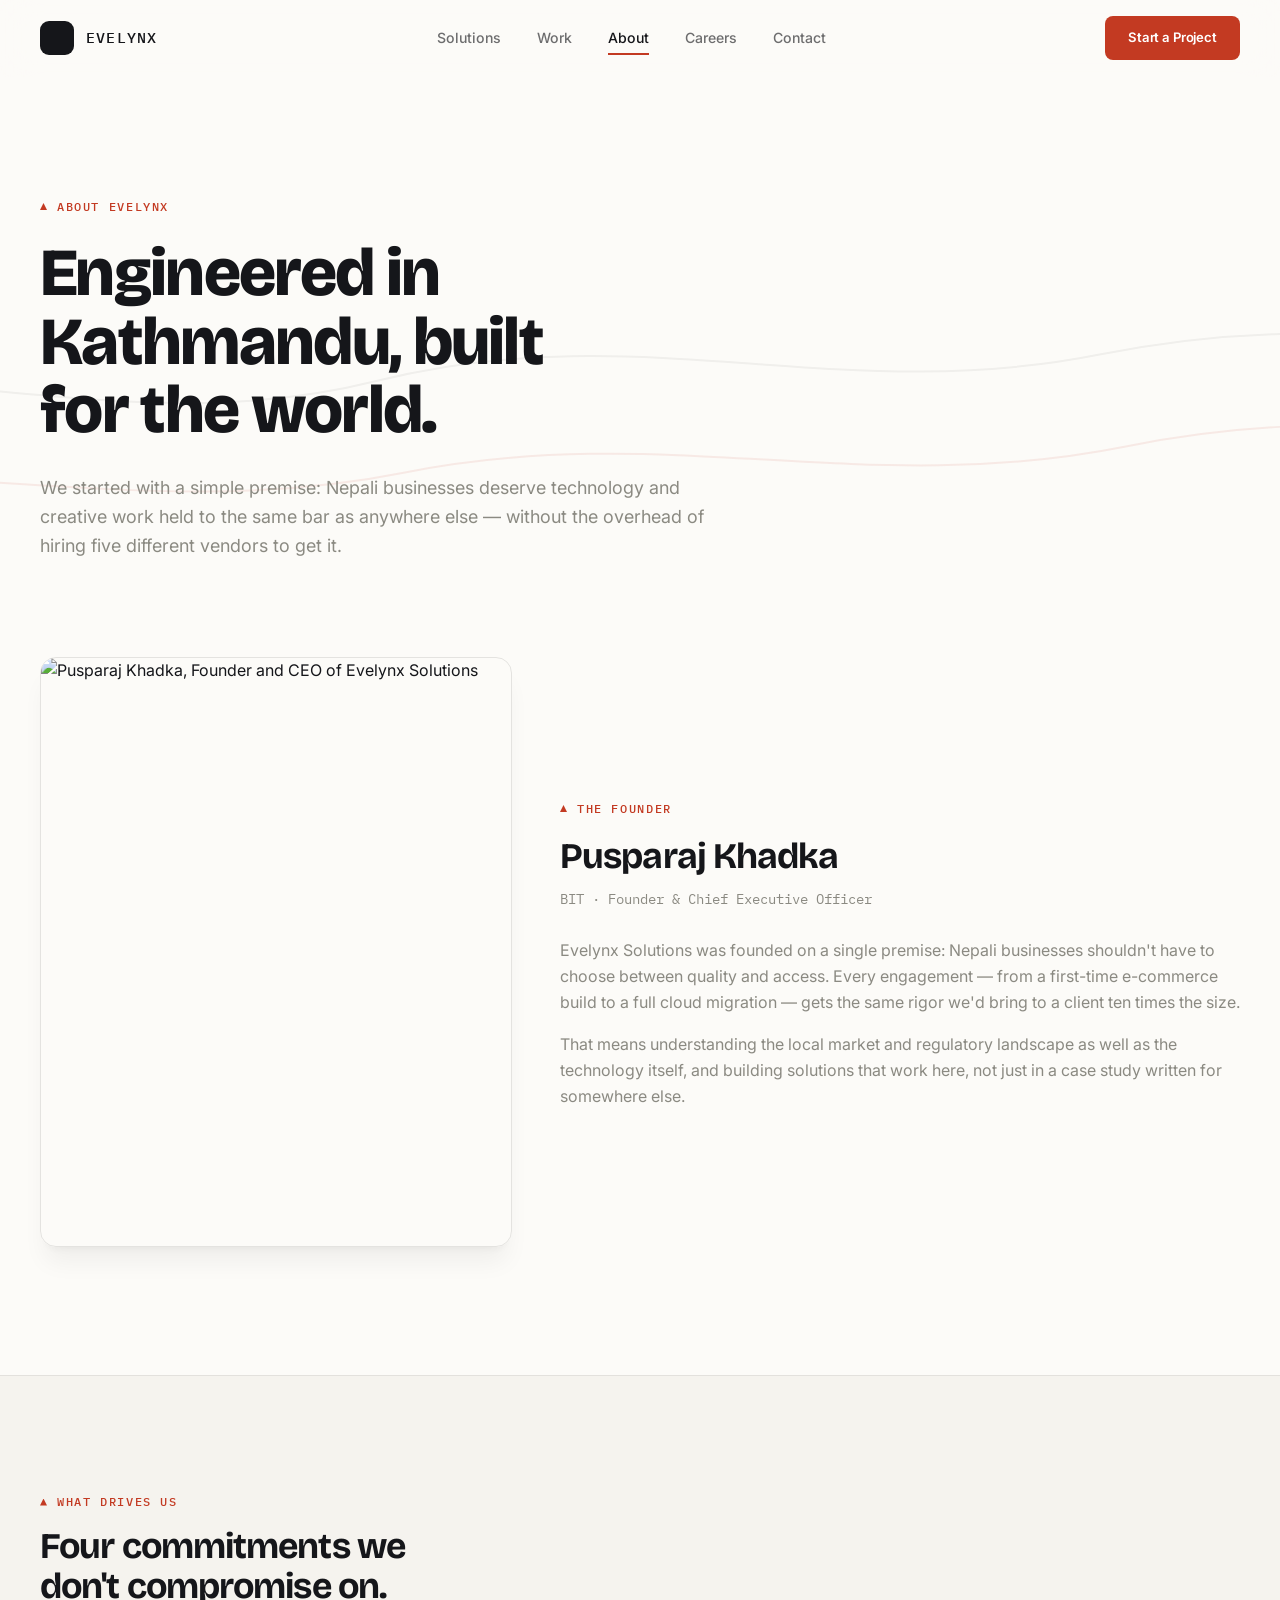
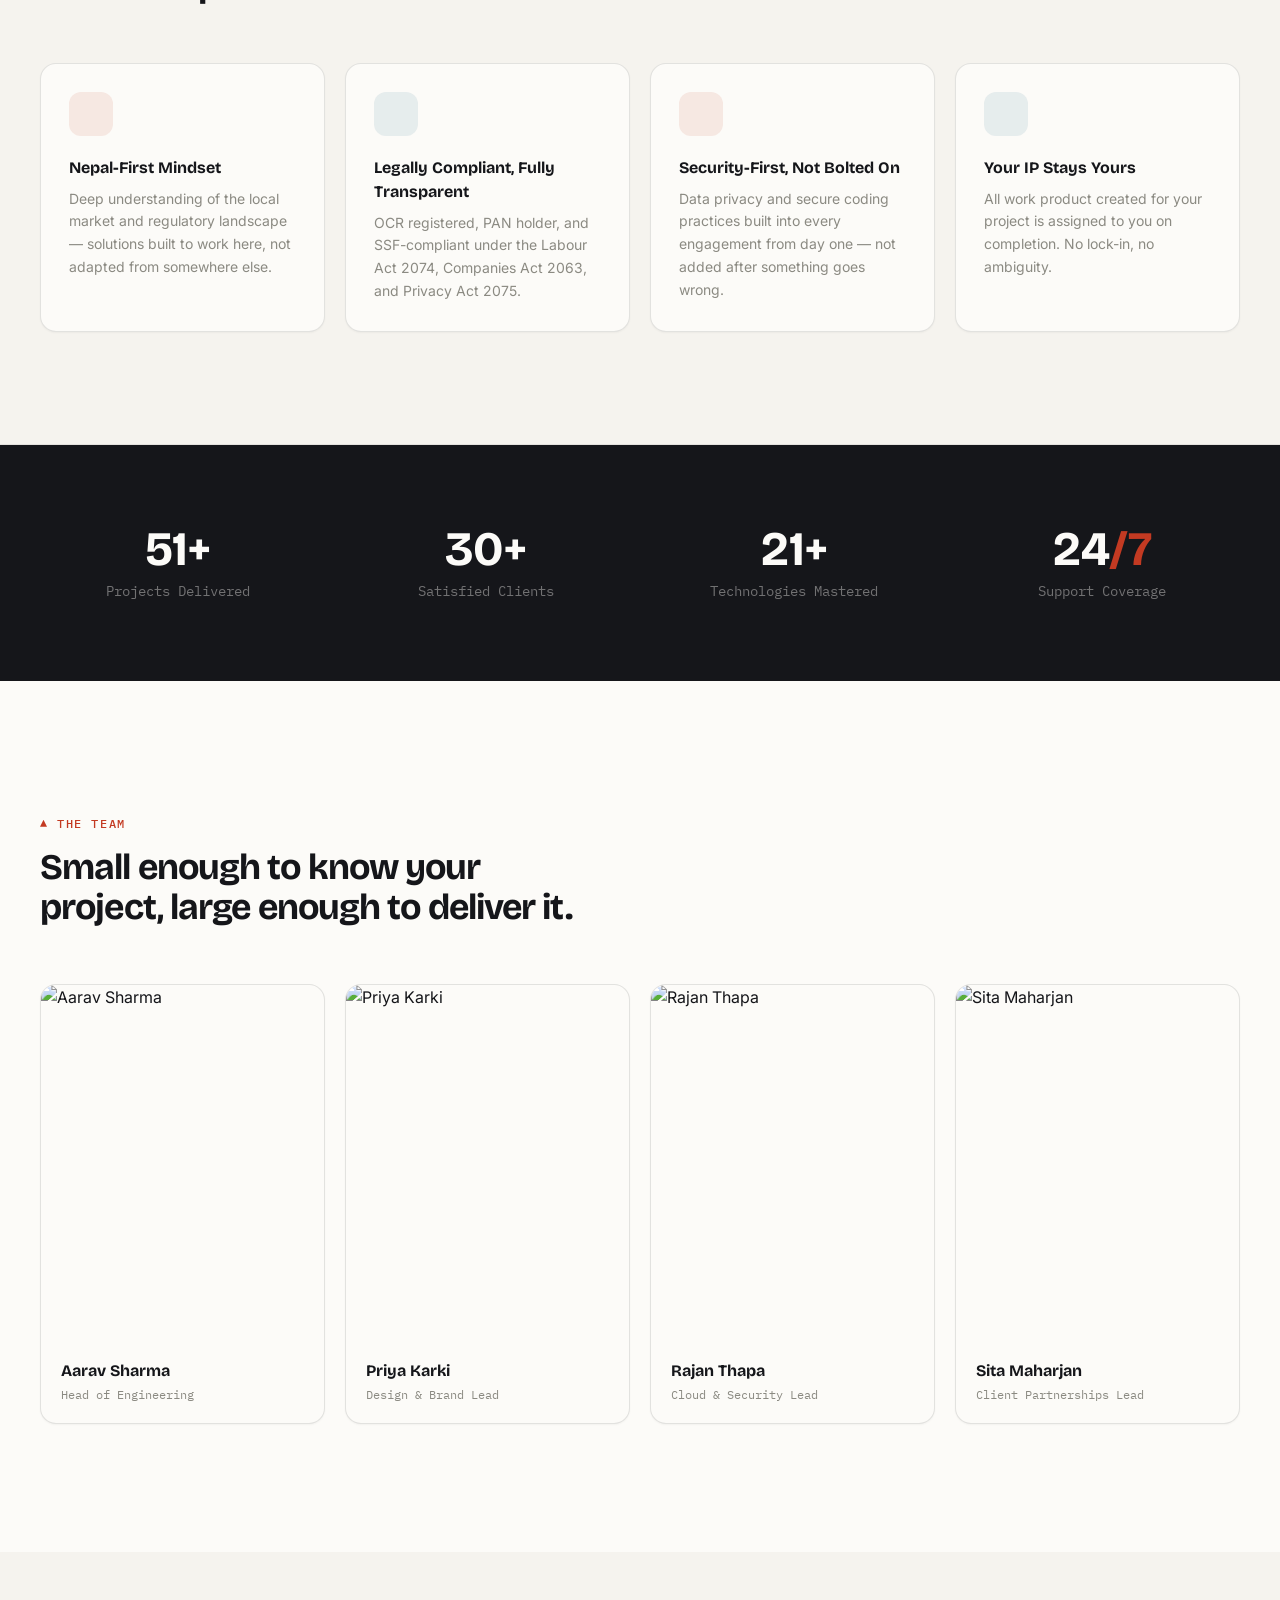
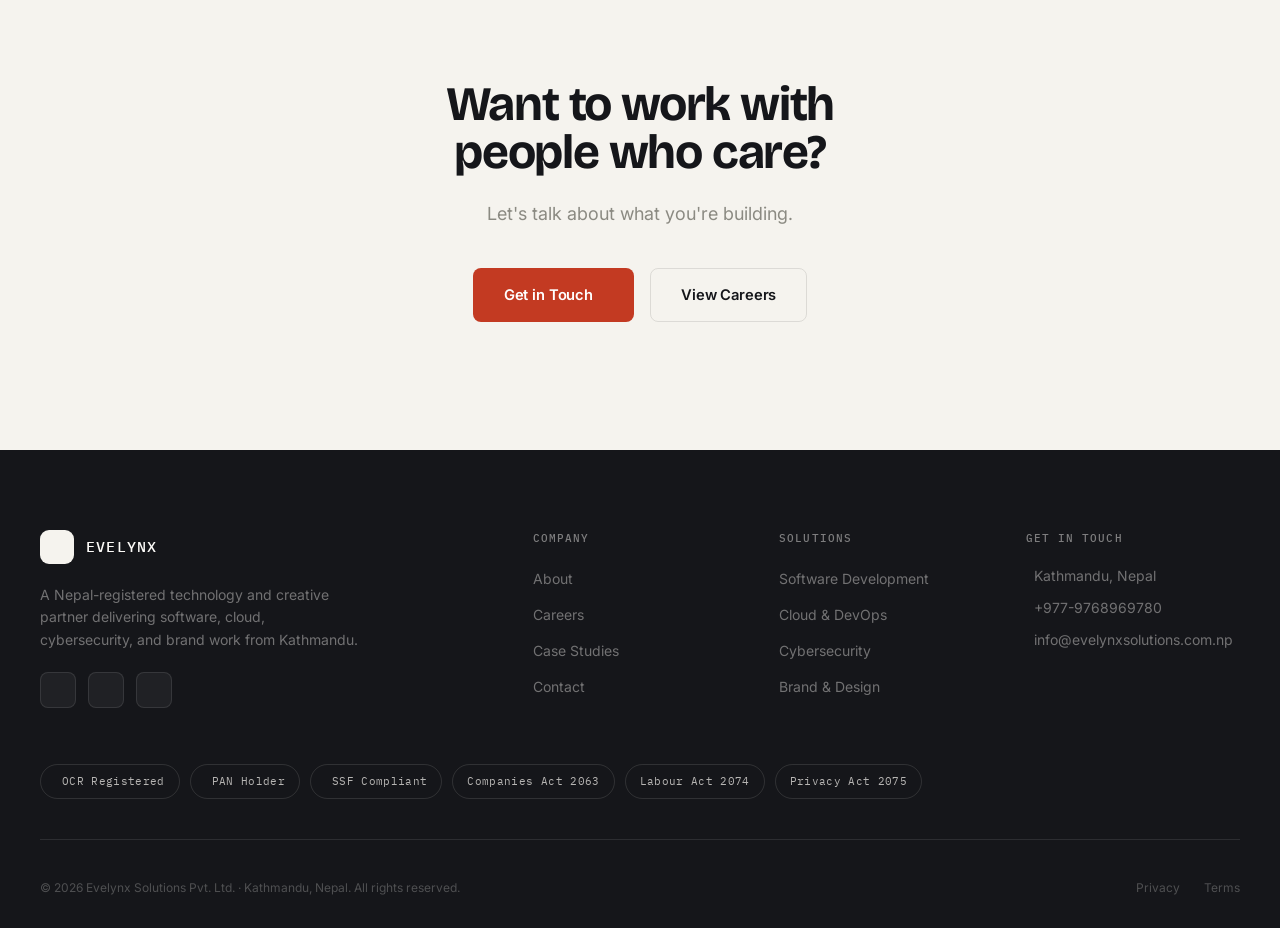
==== about.html @ 3c34fb81 "Add files via upload" ====
<!DOCTYPE html>
<html lang="en">
<head>
<meta charset="UTF-8">
<meta name="viewport" content="width=device-width, initial-scale=1.0">
<title>About — Evelynx Solutions</title>
<meta name="description" content="Founded by Pusparaj Khadka, Evelynx Solutions is a Kathmandu-based, OCR-registered technology and creative partner built for Nepal's businesses.">
<link rel="icon" href="data:image/svg+xml,<svg xmlns=%22http://www.w3.org/2000/svg%22 viewBox=%220 0 100 100%22><rect width=%22100%22 height=%22100%22 rx=%2222%22 fill=%22%2315161A%22/><path d=%22M50 26 L74 68 L26 68 Z%22 fill=%22%23F5F3EE%22/></svg>">
<link rel="preconnect" href="https://fonts.googleapis.com">
<link href="https://fonts.googleapis.com/css2?family=Bricolage+Grotesque:opsz,wght@12..96,400;12..96,600;12..96,700;12..96,800&family=Inter:wght@400;500;600;700;800&family=IBM+Plex+Mono:wght@400;500;600&display=swap" rel="stylesheet">
<script src="https://code.iconify.design/iconify-icon/1.0.7/iconify-icon.min.js" defer></script>
<link rel="stylesheet" href="assets/css/tailwind.css">
<link rel="stylesheet" href="assets/css/style.css">
</head>
<body>

<div id="prog"></div>

<nav class="nav-bar" id="navbar">
  <div class="max-w-[1320px] mx-auto px-6 lg:px-10 flex items-center justify-between h-[76px]">
    <a href="index.html" class="flex items-center gap-3">
      <span class="peak-mark"><iconify-icon icon="ph:mountains-bold" width="18" style="color:#F5F3EE"></iconify-icon></span>
      <span class="font-mono text-[0.92rem] font-medium tracking-[0.08em] text-rock">EVELYNX</span>
    </a>
    <div class="hidden lg:flex items-center gap-9">
      <a href="solutions.html" class="nav-link">Solutions</a>
      <a href="work.html" class="nav-link">Work</a>
      <a href="about.html" class="nav-link active">About</a>
      <a href="careers.html" class="nav-link">Careers</a>
      <a href="contact.html" class="nav-link">Contact</a>
    </div>
    <div class="flex items-center gap-3">
      <a href="contact.html" class="hidden sm:inline-flex btn btn-accent btn-sm">Start a Project</a>
      <button id="hamBtn" class="lg:hidden flex flex-col gap-[5px] p-2" aria-label="Open menu">
        <span class="block w-5 h-[1.5px] bg-rock"></span>
        <span class="block w-5 h-[1.5px] bg-rock"></span>
        <span class="block w-3.5 h-[1.5px] bg-rock"></span>
      </button>
    </div>
  </div>
</nav>

<div class="mob-overlay" id="mobMenu">
  <div class="flex items-center justify-between px-6 h-[76px] border-b border-rock/8">
    <span class="font-mono text-[0.92rem] font-medium tracking-[0.08em] text-rock">EVELYNX</span>
    <button id="mobClose" class="p-2 text-rock" aria-label="Close menu"><iconify-icon icon="ph:x-bold" width="22"></iconify-icon></button>
  </div>
  <nav class="flex flex-col px-6 mt-4 overflow-y-auto">
    <a href="solutions.html" class="mob-link font-display text-3xl font-semibold text-rock py-4 border-b border-rock/8">Solutions</a>
    <a href="work.html" class="mob-link font-display text-3xl font-semibold text-rock py-4 border-b border-rock/8">Work</a>
    <a href="about.html" class="mob-link font-display text-3xl font-semibold text-rhodo py-4 border-b border-rock/8">About</a>
    <a href="careers.html" class="mob-link font-display text-3xl font-semibold text-rock py-4 border-b border-rock/8">Careers</a>
    <a href="contact.html" class="mob-link font-display text-3xl font-semibold text-rock py-4 border-b border-rock/8">Contact</a>
  </nav>
  <div class="px-6 mt-8"><a href="contact.html" class="mob-link btn btn-accent w-full justify-center">Start a Project</a></div>
</div>

<!-- PAGE HERO -->
<section class="relative pt-40 pb-16 lg:pt-48 lg:pb-24 overflow-hidden">
  <div class="contour-wrap">
    <svg class="contour-svg" viewBox="0 0 1400 500" preserveAspectRatio="xMidYMid slice" fill="none" xmlns="http://www.w3.org/2000/svg" aria-hidden="true">
      <path class="contour-line" d="M-100,300 C150,260 300,340 500,290 C700,240 850,310 1050,270 C1250,230 1350,280 1550,260" stroke="#15161A" stroke-opacity="0.05" stroke-width="1.5"/>
      <path class="contour-line" d="M-100,370 C150,340 320,400 520,360 C720,320 870,380 1070,340 C1270,300 1370,350 1550,330" stroke="#C33A22" stroke-opacity="0.09" stroke-width="1.5"/>
    </svg>
  </div>
  <div class="max-w-[1320px] mx-auto px-6 lg:px-10 relative z-10">
    <div class="rv-load eyebrow text-rhodo mb-6" style="animation-delay:0ms">About Evelynx</div>
    <h1 class="rv-load font-display text-[clamp(2.4rem,5.5vw,4.2rem)] font-extrabold leading-[1.02] tracking-tight text-rock max-w-3xl text-balance" style="animation-delay:80ms">Engineered in Kathmandu, built for the world.</h1>
    <p class="rv-load text-lg text-stone leading-relaxed max-w-2xl mt-7" style="animation-delay:160ms">We started with a simple premise: Nepali businesses deserve technology and creative work held to the same bar as anywhere else — without the overhead of hiring five different vendors to get it.</p>
  </div>
</section>

<!-- FOUNDER STORY -->
<section class="pb-24 lg:pb-32 relative z-10">
  <div class="max-w-[1320px] mx-auto px-6 lg:px-10">
    <div class="grid lg:grid-cols-12 gap-12 items-center">
      <div class="lg:col-span-5 rv">
        <div class="rounded-2xl overflow-hidden border border-rock/10 aspect-[4/5] shadow-xl shadow-rock/5">
          <img src="https://images.unsplash.com/photo-1682163339125-321e5a7eac1e?w=800&q=80&auto=format&fit=crop" alt="Pusparaj Khadka, Founder and CEO of Evelynx Solutions" class="w-full h-full object-cover">
        </div>
      </div>
      <div class="lg:col-span-7">
        <span class="rv eyebrow text-rhodo mb-5">The Founder</span>
        <h2 class="rv font-display text-3xl sm:text-4xl font-bold tracking-tight text-rock mb-3" data-dly="80">Pusparaj Khadka</h2>
        <p class="rv text-sm font-mono text-stone mb-7" data-dly="100">BIT · Founder &amp; Chief Executive Officer</p>
        <p class="rv text-stone leading-relaxed mb-4" data-dly="140">Evelynx Solutions was founded on a single premise: Nepali businesses shouldn't have to choose between quality and access. Every engagement — from a first-time e-commerce build to a full cloud migration — gets the same rigor we'd bring to a client ten times the size.</p>
        <p class="rv text-stone leading-relaxed" data-dly="180">That means understanding the local market and regulatory landscape as well as the technology itself, and building solutions that work here, not just in a case study written for somewhere else.</p>
      </div>
    </div>
  </div>
</section>

<!-- VALUES -->
<section class="py-24 lg:py-28 relative z-10 bg-snow border-y border-rock/8">
  <div class="max-w-[1320px] mx-auto px-6 lg:px-10">
    <div class="mb-14 max-w-xl">
      <span class="rv eyebrow text-rhodo mb-4">What Drives Us</span>
      <h2 class="rv font-display text-3xl sm:text-4xl font-bold tracking-tight text-rock text-balance" data-dly="80">Four commitments we don't compromise on.</h2>
    </div>
    <div class="grid sm:grid-cols-2 lg:grid-cols-4 gap-5">
      <div class="rv card p-7 bg-paper">
        <div class="w-11 h-11 rounded-xl bg-rhodo/10 flex items-center justify-center mb-5"><iconify-icon icon="ph:mountains-bold" width="20" style="color:#C33A22"></iconify-icon></div>
        <h3 class="font-display text-base font-bold text-rock mb-2">Nepal-First Mindset</h3>
        <p class="text-stone text-sm leading-relaxed">Deep understanding of the local market and regulatory landscape — solutions built to work here, not adapted from somewhere else.</p>
      </div>
      <div class="rv card p-7 bg-paper" data-dly="60">
        <div class="w-11 h-11 rounded-xl bg-sky/10 flex items-center justify-center mb-5"><iconify-icon icon="ph:seal-check-bold" width="20" style="color:#2B6E86"></iconify-icon></div>
        <h3 class="font-display text-base font-bold text-rock mb-2">Legally Compliant, Fully Transparent</h3>
        <p class="text-stone text-sm leading-relaxed">OCR registered, PAN holder, and SSF-compliant under the Labour Act 2074, Companies Act 2063, and Privacy Act 2075.</p>
      </div>
      <div class="rv card p-7 bg-paper" data-dly="120">
        <div class="w-11 h-11 rounded-xl bg-rhodo/10 flex items-center justify-center mb-5"><iconify-icon icon="ph:lock-bold" width="20" style="color:#C33A22"></iconify-icon></div>
        <h3 class="font-display text-base font-bold text-rock mb-2">Security-First, Not Bolted On</h3>
        <p class="text-stone text-sm leading-relaxed">Data privacy and secure coding practices built into every engagement from day one — not added after something goes wrong.</p>
      </div>
      <div class="rv card p-7 bg-paper" data-dly="180">
        <div class="w-11 h-11 rounded-xl bg-sky/10 flex items-center justify-center mb-5"><iconify-icon icon="ph:key-bold" width="20" style="color:#2B6E86"></iconify-icon></div>
        <h3 class="font-display text-base font-bold text-rock mb-2">Your IP Stays Yours</h3>
        <p class="text-stone text-sm leading-relaxed">All work product created for your project is assigned to you on completion. No lock-in, no ambiguity.</p>
      </div>
    </div>
  </div>
</section>

<!-- STATS -->
<section class="py-20 relative z-10 bg-rock overflow-hidden">
  <div class="max-w-[1320px] mx-auto px-6 lg:px-10">
    <div class="grid grid-cols-2 lg:grid-cols-4 gap-8">
      <div class="rv text-center"><div class="text-4xl lg:text-5xl font-bold font-display text-paper counter" data-t="60" data-s="+">0+</div><div class="text-sm text-paper/40 mt-2 font-mono">Projects Delivered</div></div>
      <div class="rv text-center" data-dly="80"><div class="text-4xl lg:text-5xl font-bold font-display text-paper counter" data-t="35" data-s="+">0+</div><div class="text-sm text-paper/40 mt-2 font-mono">Satisfied Clients</div></div>
      <div class="rv text-center" data-dly="160"><div class="text-4xl lg:text-5xl font-bold font-display text-paper counter" data-t="25" data-s="+">0+</div><div class="text-sm text-paper/40 mt-2 font-mono">Technologies Mastered</div></div>
      <div class="rv text-center" data-dly="240"><div class="text-4xl lg:text-5xl font-bold font-display text-paper">24<span class="text-rhodo">/7</span></div><div class="text-sm text-paper/40 mt-2 font-mono">Support Coverage</div></div>
    </div>
  </div>
</section>

<!-- TEAM -->
<section class="py-24 lg:py-32 relative z-10">
  <div class="max-w-[1320px] mx-auto px-6 lg:px-10">
    <div class="mb-14 max-w-xl">
      <span class="rv eyebrow text-rhodo mb-4">The Team</span>
      <h2 class="rv font-display text-3xl sm:text-4xl font-bold tracking-tight text-rock text-balance" data-dly="80">Small enough to know your project, large enough to deliver it.</h2>
    </div>
    <div class="grid sm:grid-cols-2 lg:grid-cols-4 gap-5">
      <div class="rv card overflow-hidden">
        <div class="aspect-[4/5] overflow-hidden"><img src="https://picsum.photos/seed/evelynx-team-aarav/500/620.jpg" alt="Aarav Sharma" class="w-full h-full object-cover"></div>
        <div class="p-5"><h3 class="font-display text-base font-bold text-rock">Aarav Sharma</h3><p class="text-xs text-stone font-mono mt-1">Head of Engineering</p></div>
      </div>
      <div class="rv card overflow-hidden" data-dly="60">
        <div class="aspect-[4/5] overflow-hidden"><img src="https://picsum.photos/seed/evelynx-team-priya/500/620.jpg" alt="Priya Karki" class="w-full h-full object-cover"></div>
        <div class="p-5"><h3 class="font-display text-base font-bold text-rock">Priya Karki</h3><p class="text-xs text-stone font-mono mt-1">Design &amp; Brand Lead</p></div>
      </div>
      <div class="rv card overflow-hidden" data-dly="120">
        <div class="aspect-[4/5] overflow-hidden"><img src="https://picsum.photos/seed/evelynx-team-rajan/500/620.jpg" alt="Rajan Thapa" class="w-full h-full object-cover"></div>
        <div class="p-5"><h3 class="font-display text-base font-bold text-rock">Rajan Thapa</h3><p class="text-xs text-stone font-mono mt-1">Cloud &amp; Security Lead</p></div>
      </div>
      <div class="rv card overflow-hidden" data-dly="180">
        <div class="aspect-[4/5] overflow-hidden"><img src="https://picsum.photos/seed/evelynx-team-sita/500/620.jpg" alt="Sita Maharjan" class="w-full h-full object-cover"></div>
        <div class="p-5"><h3 class="font-display text-base font-bold text-rock">Sita Maharjan</h3><p class="text-xs text-stone font-mono mt-1">Client Partnerships Lead</p></div>
      </div>
    </div>
  </div>
</section>

<!-- CTA -->
<section class="py-24 lg:py-32 relative z-10 bg-snow">
  <div class="max-w-[760px] mx-auto px-6 lg:px-10 text-center">
    <h2 class="rv font-display text-4xl sm:text-5xl font-bold tracking-tight text-rock mb-6 text-balance">Want to work with people who care?</h2>
    <p class="rv text-stone text-lg max-w-lg mx-auto mb-10" data-dly="80">Let's talk about what you're building.</p>
    <div class="rv flex flex-wrap justify-center gap-4" data-dly="160">
      <a href="contact.html" class="btn btn-accent">Get in Touch <iconify-icon icon="ph:arrow-right-bold" width="17"></iconify-icon></a>
      <a href="careers.html" class="btn btn-outline">View Careers</a>
    </div>
  </div>
</section>

<!-- FOOTER -->
<footer class="bg-rock pt-20 pb-8 relative z-10 overflow-hidden">
  <div class="max-w-[1320px] mx-auto px-6 lg:px-10 relative">
    <div class="grid sm:grid-cols-2 lg:grid-cols-5 gap-10 lg:gap-8 mb-14">
      <div class="sm:col-span-2 lg:col-span-2">
        <a href="index.html" class="flex items-center gap-3 mb-5">
          <span class="peak-mark" style="background:#F5F3EE"><iconify-icon icon="ph:mountains-bold" width="18" style="color:#15161A"></iconify-icon></span>
          <span class="font-mono text-[0.92rem] font-medium tracking-[0.08em] text-paper">EVELYNX</span>
        </a>
        <p class="text-paper/40 text-sm leading-relaxed mb-5 max-w-xs">A Nepal-registered technology and creative partner delivering software, cloud, cybersecurity, and brand work from Kathmandu.</p>
        <div class="flex gap-3">
          <a href="https://wa.me/9779768969780" class="w-9 h-9 rounded-lg bg-white/5 border border-white/10 flex items-center justify-center text-paper/50 hover:bg-rhodo hover:border-rhodo hover:text-white transition-all" aria-label="WhatsApp"><iconify-icon icon="ph:whatsapp-logo-bold" width="16"></iconify-icon></a>
          <a href="#" class="w-9 h-9 rounded-lg bg-white/5 border border-white/10 flex items-center justify-center text-paper/50 hover:bg-rhodo hover:border-rhodo hover:text-white transition-all" aria-label="LinkedIn"><iconify-icon icon="ph:linkedin-logo-bold" width="16"></iconify-icon></a>
          <a href="#" class="w-9 h-9 rounded-lg bg-white/5 border border-white/10 flex items-center justify-center text-paper/50 hover:bg-rhodo hover:border-rhodo hover:text-white transition-all" aria-label="Facebook"><iconify-icon icon="ph:facebook-logo-bold" width="16"></iconify-icon></a>
        </div>
      </div>
      <div>
        <h5 class="font-mono text-[0.68rem] font-medium tracking-widest uppercase text-paper/45 mb-5">Company</h5>
        <ul class="space-y-3">
          <li><a href="about.html" class="text-sm text-paper/40 hover:text-rhodo transition-colors">About</a></li>
          <li><a href="careers.html" class="text-sm text-paper/40 hover:text-rhodo transition-colors">Careers</a></li>
          <li><a href="work.html" class="text-sm text-paper/40 hover:text-rhodo transition-colors">Case Studies</a></li>
          <li><a href="contact.html" class="text-sm text-paper/40 hover:text-rhodo transition-colors">Contact</a></li>
        </ul>
      </div>
      <div>
        <h5 class="font-mono text-[0.68rem] font-medium tracking-widest uppercase text-paper/45 mb-5">Solutions</h5>
        <ul class="space-y-3">
          <li><a href="solutions.html" class="text-sm text-paper/40 hover:text-rhodo transition-colors">Software Development</a></li>
          <li><a href="solutions.html" class="text-sm text-paper/40 hover:text-rhodo transition-colors">Cloud &amp; DevOps</a></li>
          <li><a href="solutions.html" class="text-sm text-paper/40 hover:text-rhodo transition-colors">Cybersecurity</a></li>
          <li><a href="solutions.html" class="text-sm text-paper/40 hover:text-rhodo transition-colors">Brand &amp; Design</a></li>
        </ul>
      </div>
      <div>
        <h5 class="font-mono text-[0.68rem] font-medium tracking-widest uppercase text-paper/45 mb-5">Get in Touch</h5>
        <ul class="space-y-3">
          <li class="flex items-start gap-2 text-sm text-paper/40"><iconify-icon icon="ph:map-pin-bold" width="14" class="mt-0.5 shrink-0"></iconify-icon>Kathmandu, Nepal</li>
          <li class="flex items-center gap-2 text-sm text-paper/40"><iconify-icon icon="ph:phone-bold" width="14" class="shrink-0"></iconify-icon>+977-9768969780</li>
          <li class="flex items-center gap-2 text-sm text-paper/40"><iconify-icon icon="ph:envelope-bold" width="14" class="shrink-0"></iconify-icon>info@evelynxsolutions.com.np</li>
        </ul>
      </div>
    </div>
    <div class="flex flex-wrap gap-2.5 mb-10 pb-10 border-b border-white/10">
      <span class="compliance-pill"><iconify-icon icon="ph:seal-check-bold" width="13"></iconify-icon>OCR Registered</span>
      <span class="compliance-pill"><iconify-icon icon="ph:seal-check-bold" width="13"></iconify-icon>PAN Holder</span>
      <span class="compliance-pill"><iconify-icon icon="ph:seal-check-bold" width="13"></iconify-icon>SSF Compliant</span>
      <span class="compliance-pill">Companies Act 2063</span>
      <span class="compliance-pill">Labour Act 2074</span>
      <span class="compliance-pill">Privacy Act 2075</span>
    </div>
    <div class="flex flex-col sm:flex-row items-center justify-between gap-4">
      <p class="text-xs text-paper/25">&copy; 2026 Evelynx Solutions Pvt. Ltd. · Kathmandu, Nepal. All rights reserved.</p>
      <div class="flex gap-6"><a href="#" class="text-xs text-paper/25 hover:text-paper/50 transition-colors">Privacy</a><a href="#" class="text-xs text-paper/25 hover:text-paper/50 transition-colors">Terms</a></div>
    </div>
  </div>
</footer>

<script src="assets/js/main.js"></script>
</body>
</html>
---- assets/css/style.css ----
/* ==========================================================================
   EVELYNX SOLUTIONS — Design System
   Concept: "Built at altitude" — Himalayan contour-line precision meets
   engineered software/creative craft. Dark "Rock" base, warm "Snow"
   surfaces, rhododendron red + prayer-flag sky as a deliberate duo-accent.

   NOTE ON @layer: this file is loaded after assets/css/tailwind.css, which
   declares the canonical layer order (theme, base, components, utilities).
   Wrapping our rules in the SAME layer names merges them into that order
   instead of appending an unlayered block — unlayered CSS always beats
   layered CSS in the cascade regardless of specificity, which would
   otherwise make things like `a{color:inherit}` silently defeat utility
   classes like `.text-paper/40`. Keeping everything layered is what lets
   Tailwind utilities correctly override these defaults when combined.
   ========================================================================== */

:root {
  --rock: #15161A;
  --rock-soft: #1E2025;
  --snow: #F5F3EE;
  --paper: #FCFBF8;
  --rhodo: #C33A22;
  --rhodo-dark: #A32F1B;
  --sky: #2B6E86;
  --sky-dark: #21576B;
  --stone: #8B8A82;
  --stone-light: #B7B6AD;
  --line-on-light: rgba(21,22,26,0.11);
  --line-on-dark: rgba(245,243,238,0.12);
  --shadow-soft: 0 1px 2px rgba(21,22,26,0.04);
}

@layer base {
  * { margin: 0; padding: 0; box-sizing: border-box; }
  html { scroll-behavior: smooth; }
  body {
    font-family: 'Inter', sans-serif;
    background: var(--paper);
    color: var(--rock);
    overflow-x: hidden;
    -webkit-font-smoothing: antialiased;
    text-rendering: optimizeLegibility;
  }
  a { text-decoration: none; color: inherit; }
  button { font-family: inherit; cursor: pointer; }
  img { max-width: 100%; display: block; }

  ::-webkit-scrollbar { width: 8px; }
  ::-webkit-scrollbar-track { background: var(--snow); }
  ::-webkit-scrollbar-thumb { background: var(--stone-light); border-radius: 4px; }

  a:focus-visible, button:focus-visible, input:focus-visible, textarea:focus-visible, select:focus-visible {
    outline: 2px solid var(--rhodo);
    outline-offset: 3px;
    border-radius: 2px;
  }
}

@media (prefers-reduced-motion: reduce) {
  *, *::before, *::after {
    animation-duration: 0.01ms !important;
    animation-iteration-count: 1 !important;
    transition-duration: 0.01ms !important;
    scroll-behavior: auto !important;
  }
}

@layer components {
  /* ---------- Type ---------- */
  .font-display { font-family: 'Bricolage Grotesque', 'Inter', sans-serif; }
  .font-mono { font-family: 'IBM Plex Mono', monospace; }

  .eyebrow {
    font-family: 'IBM Plex Mono', monospace;
    font-size: 0.72rem;
    font-weight: 500;
    letter-spacing: 0.14em;
    text-transform: uppercase;
    display: inline-flex;
    align-items: center;
    gap: 10px;
  }
  .eyebrow::before {
    content: '';
    width: 7px; height: 7px;
    background: var(--rhodo);
    clip-path: polygon(50% 0%, 0% 100%, 100% 100%);
    display: inline-block;
    flex-shrink: 0;
  }

  .text-balance { text-wrap: balance; }

  /* ---------- Buttons ---------- */
  .btn {
    display: inline-flex; align-items: center; justify-content: center; gap: 10px;
    padding: 15px 30px; border-radius: 8px; font-weight: 600; font-size: 0.92rem;
    font-family: 'Inter', sans-serif; letter-spacing: -0.01em;
    transition: all 0.25s cubic-bezier(0.16,1,0.3,1); white-space: nowrap; border: 1.5px solid transparent;
  }
  .btn-primary { background: var(--rock); color: var(--paper); }
  .btn-primary:hover { background: var(--rhodo); transform: translateY(-2px); box-shadow: 0 10px 24px -8px rgba(195,58,34,0.4); }
  .btn-accent { background: var(--rhodo); color: #fff; }
  .btn-accent:hover { background: var(--rhodo-dark); transform: translateY(-2px); box-shadow: 0 10px 24px -8px rgba(195,58,34,0.45); }
  .btn-outline { border-color: var(--line-on-light); color: var(--rock); background: transparent; }
  .btn-outline:hover { border-color: var(--rock); transform: translateY(-2px); }
  .btn-outline-light { border-color: var(--line-on-dark); color: var(--paper); background: transparent; }
  .btn-outline-light:hover { border-color: var(--paper); transform: translateY(-2px); }
  .btn-sm { padding: 11px 22px; font-size: 0.82rem; }

  /* ---------- Nav ---------- */
  .nav-bar {
    position: fixed; top: 0; left: 0; right: 0; z-index: 50;
    transition: all 0.3s ease;
    background: rgba(252,251,248,0.65);
    backdrop-filter: blur(18px); -webkit-backdrop-filter: blur(18px);
    border-bottom: 1px solid transparent;
  }
  .nav-bar.scrolled { background: rgba(252,251,248,0.92); border-bottom-color: var(--line-on-light); }
  .nav-link { font-size: 0.88rem; font-weight: 500; color: var(--rock); opacity: 0.62; transition: opacity 0.2s; position: relative; }
  .nav-link:hover, .nav-link.active { opacity: 1; }
  .nav-link.active::after { content: ''; position: absolute; left: 0; right: 0; bottom: -6px; height: 2px; background: var(--rhodo); }

  .peak-mark {
    width: 34px; height: 34px; border-radius: 9px; background: var(--rock);
    display: flex; align-items: center; justify-content: center; flex-shrink: 0;
  }

  .mob-overlay {
    position: fixed; inset: 0; z-index: 60; background: var(--paper);
    display: flex; flex-direction: column;
    transform: translateY(-100%); transition: transform 0.5s cubic-bezier(0.16,1,0.3,1);
  }
  .mob-overlay.open { transform: translateY(0); }

  /* ---------- Contour signature element ---------- */
  .contour-wrap {
    position: absolute; inset: 0; overflow: hidden; pointer-events: none; z-index: 0;
  }
  .contour-svg { position: absolute; inset: 0; width: 100%; height: 100%; }
  .contour-line { animation: contourDrift 22s ease-in-out infinite; }
  .contour-line:nth-child(2) { animation-delay: -6s; animation-duration: 26s; }
  .contour-line:nth-child(3) { animation-delay: -12s; animation-duration: 30s; }
  .contour-line:nth-child(4) { animation-delay: -3s; animation-duration: 24s; }
  @keyframes contourDrift {
    0%, 100% { transform: translate(0,0); }
    50% { transform: translate(-1.2%, 0.8%); }
  }

  /* ---------- Section divider (elevation tick) ---------- */
  .tick-divider { display: flex; align-items: center; gap: 14px; }
  .tick-divider .tick-line { flex: 1; height: 1px; background: var(--line-on-light); }
  .tick-divider .tick-mark { width: 6px; height: 6px; background: var(--rhodo); clip-path: polygon(50% 0%, 0% 100%, 100% 100%); }

  /* ---------- Cards ---------- */
  .card {
    background: var(--paper); border: 1px solid var(--line-on-light); border-radius: 16px;
    transition: all 0.35s cubic-bezier(0.16,1,0.3,1); box-shadow: var(--shadow-soft);
  }
  .card:hover { transform: translateY(-4px); border-color: var(--rock); box-shadow: 0 16px 36px -18px rgba(21,22,26,0.25); }

  .tag {
    font-family: 'IBM Plex Mono', monospace; font-size: 0.68rem; font-weight: 500;
    letter-spacing: 0.04em; text-transform: uppercase;
    padding: 5px 11px; border-radius: 20px; display: inline-block;
  }
  .tag-rhodo { background: rgba(195,58,34,0.09); color: var(--rhodo-dark); }
  .tag-sky { background: rgba(43,110,134,0.09); color: var(--sky-dark); }
  .tag-stone { background: rgba(139,138,130,0.12); color: var(--stone); }

  /* ---------- Stats ---------- */
  .stat-num { font-variant-numeric: tabular-nums; font-feature-settings: 'tnum'; }

  /* ---------- Marquee ---------- */
  .marquee-wrap { overflow: hidden; white-space: nowrap; mask-image: linear-gradient(to right, transparent, #000 8%, #000 92%, transparent); }
  .marquee-track { display: inline-flex; animation: marquee 38s linear infinite; }
  .marquee-track:hover { animation-play-state: paused; }
  @keyframes marquee { 0% { transform: translateX(0); } 100% { transform: translateX(-50%); } }

  /* ---------- Scroll reveal (for content below the fold) ---------- */
  .rv { opacity: 0; transform: translateY(28px); transition: opacity 0.7s cubic-bezier(0.16,1,0.3,1), transform 0.7s cubic-bezier(0.16,1,0.3,1); }
  .rv.in { opacity: 1; transform: translateY(0); }

  /* ---------- Load reveal (for above-the-fold content — must not depend on
     a scroll event ever firing, unlike .rv which is IntersectionObserver-gated) ---------- */
  .rv-load { opacity: 0; animation: loadIn 0.85s cubic-bezier(0.16,1,0.3,1) both; }
  @keyframes loadIn { from { opacity: 0; transform: translateY(24px); } to { opacity: 1; transform: translateY(0); } }

  /* ---------- Progress bar ---------- */
  #prog { position: fixed; top: 0; left: 0; height: 2px; background: var(--rhodo); width: 0%; z-index: 100; transition: width 0.1s linear; }

  /* ---------- Accordion (FAQ) ---------- */
  .acc-item { border-bottom: 1px solid var(--line-on-light); }
  .acc-trigger { width: 100%; display: flex; align-items: center; justify-content: space-between; gap: 20px; padding: 22px 0; text-align: left; background: none; border: none; }
  .acc-panel { max-height: 0; overflow: hidden; transition: max-height 0.35s ease; }
  .acc-item.open .acc-panel { max-height: 260px; }
  .acc-icon { transition: transform 0.3s ease; flex-shrink: 0; }
  .acc-item.open .acc-icon { transform: rotate(45deg); }

  /* ---------- Form ---------- */
  .field-label { font-size: 0.78rem; font-weight: 600; color: var(--rock); margin-bottom: 7px; display: block; }
  .field-input {
    width: 100%; padding: 13px 16px; border: 1.5px solid var(--line-on-light); border-radius: 9px;
    font-family: 'Inter', sans-serif; font-size: 0.92rem; background: var(--paper); color: var(--rock);
    transition: border-color 0.2s;
  }
  .field-input:focus { outline: none; border-color: var(--rock); }
  .field-input::placeholder { color: var(--stone-light); }

  /* ---------- Compliance strip ---------- */
  .compliance-pill {
    display: inline-flex; align-items: center; gap: 7px; padding: 8px 14px; border-radius: 20px;
    border: 1px solid var(--line-on-dark); font-family: 'IBM Plex Mono', monospace; font-size: 0.7rem;
    letter-spacing: 0.03em; color: rgba(245,243,238,0.72);
  }

  /* ---------- Misc ---------- */
  .section { position: relative; z-index: 10; }
  .grain { position: fixed; inset: 0; z-index: 1; pointer-events: none; opacity: 0.025; mix-blend-mode: overlay; }
}
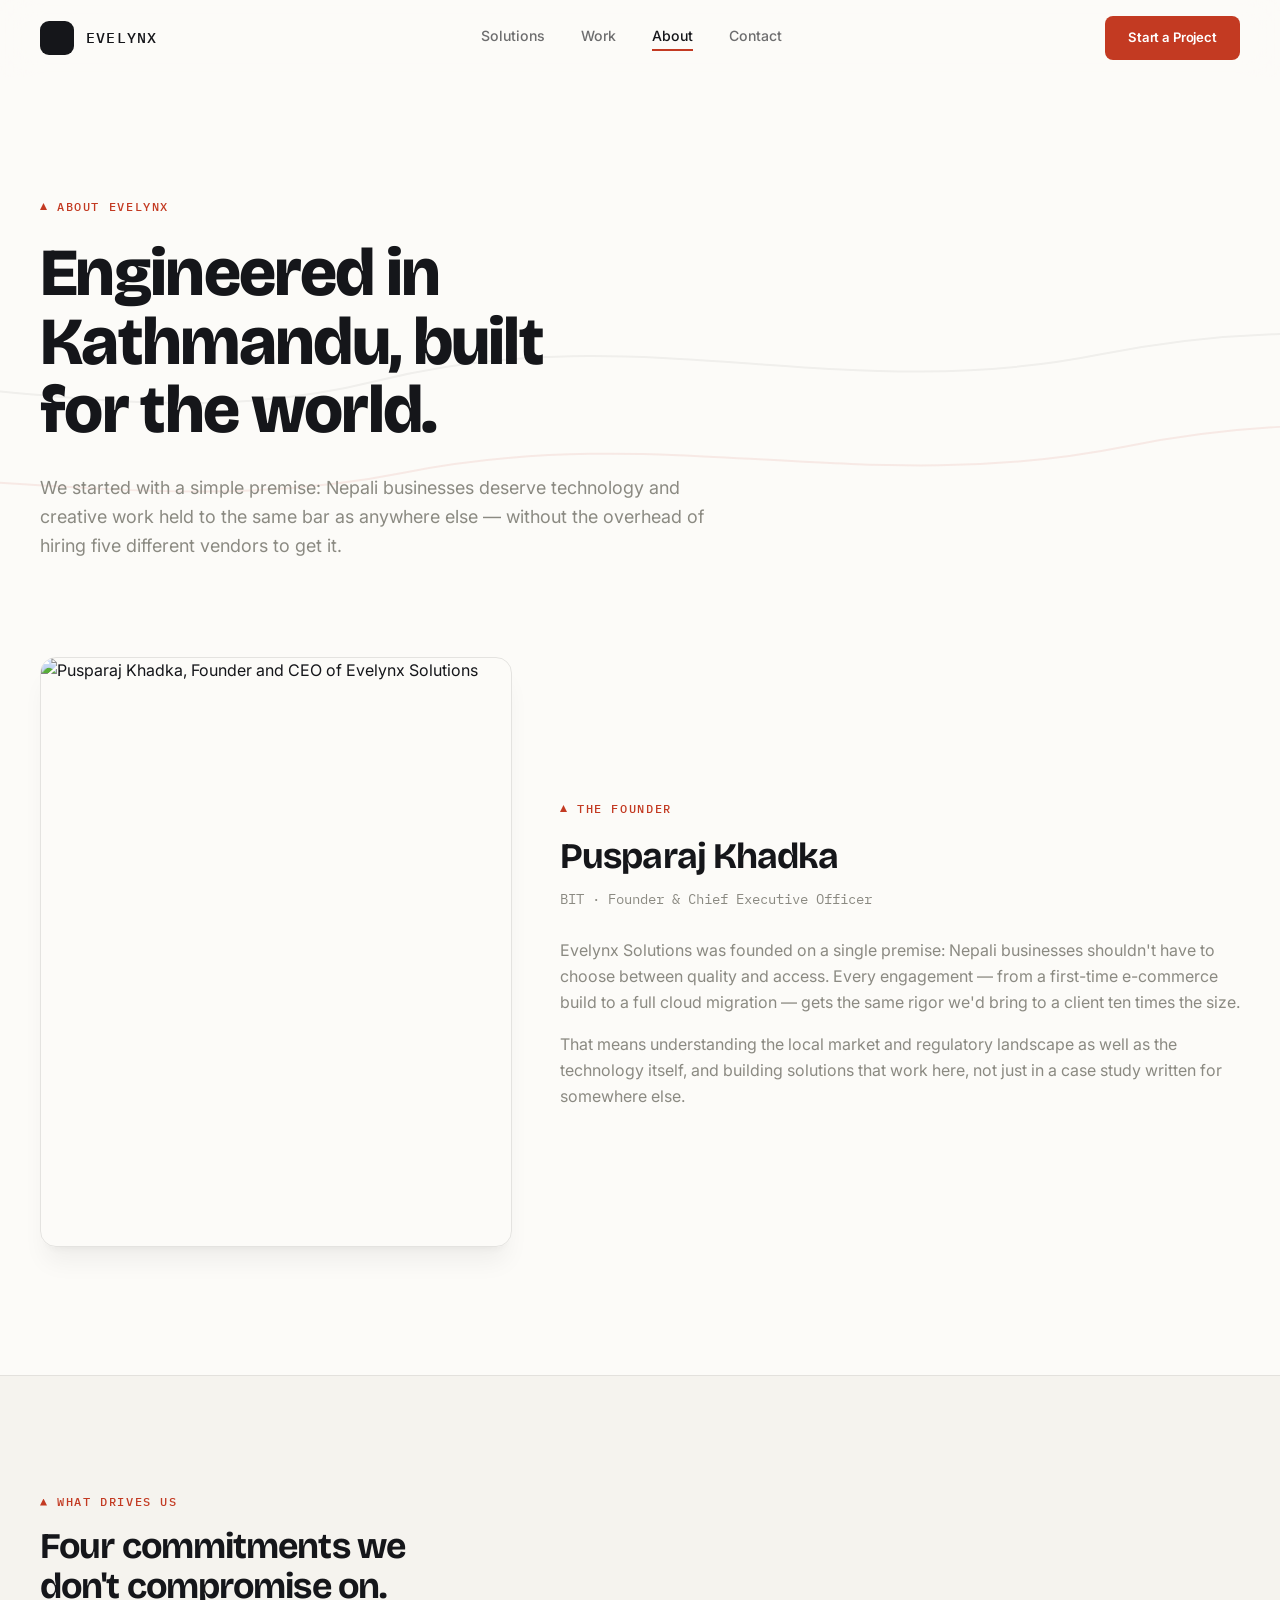
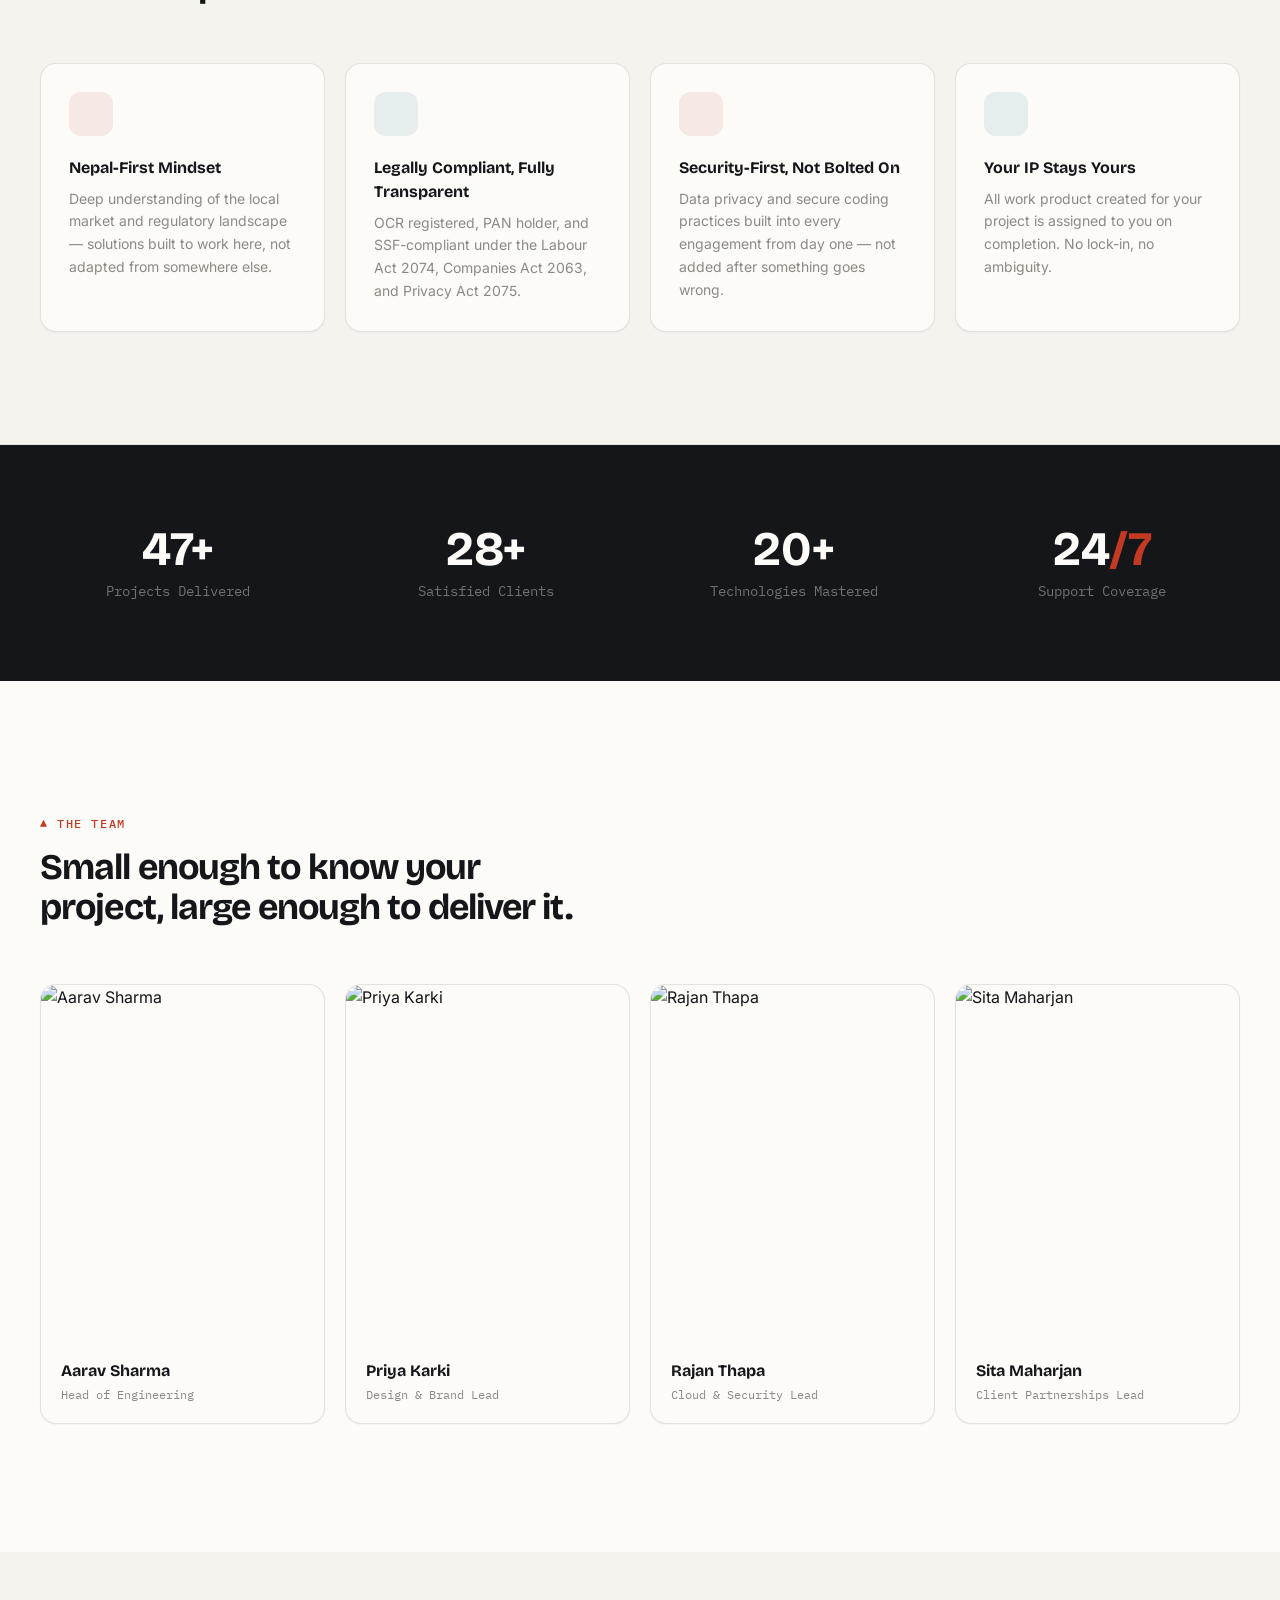
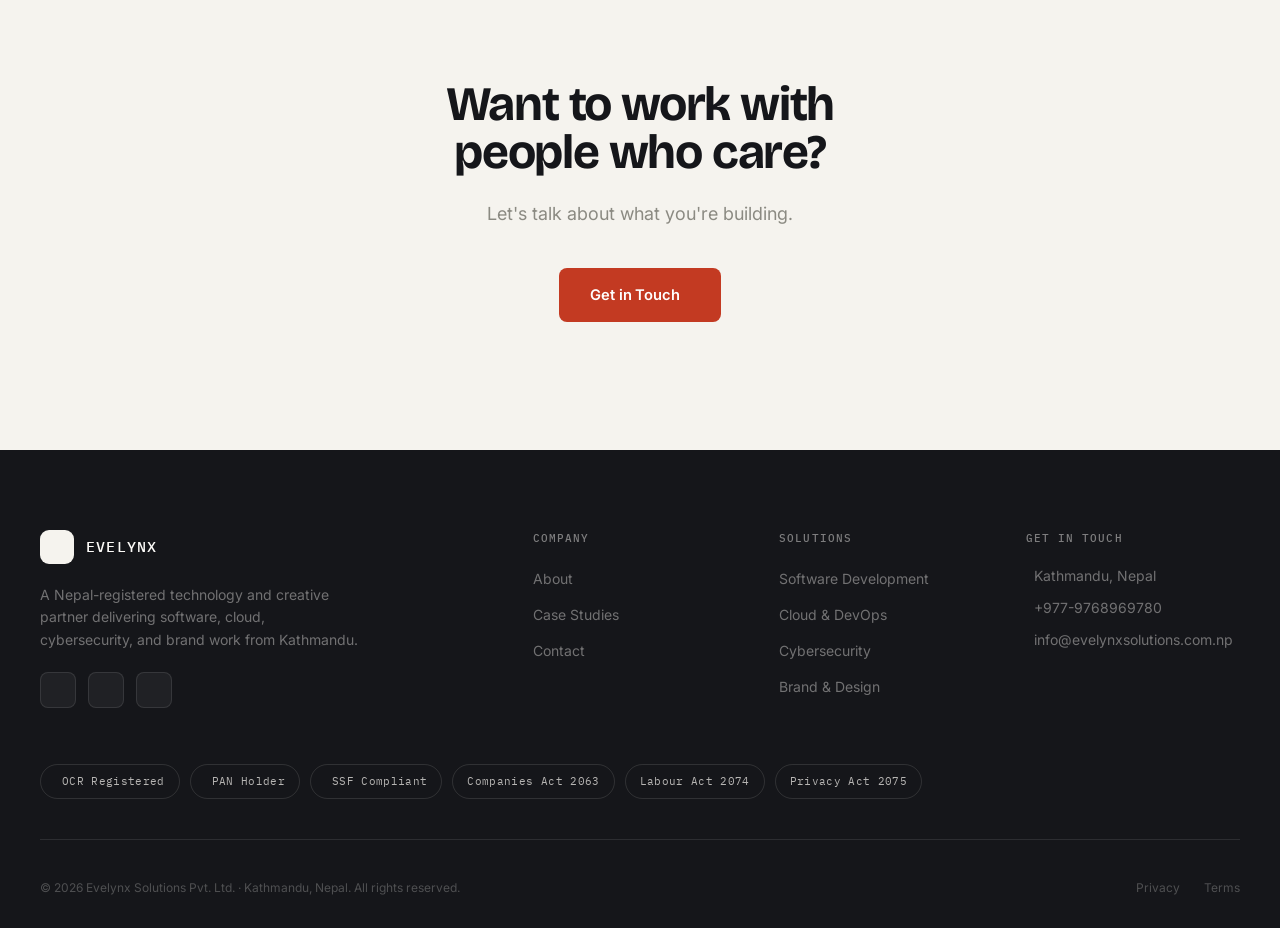
==== commit 2c453984: "removed all CL" ====
--- a/about.html
+++ b/about.html
@@ -26,7 +26,6 @@
       <a href="solutions.html" class="nav-link">Solutions</a>
       <a href="work.html" class="nav-link">Work</a>
       <a href="about.html" class="nav-link active">About</a>
-      <a href="careers.html" class="nav-link">Careers</a>
       <a href="contact.html" class="nav-link">Contact</a>
     </div>
     <div class="flex items-center gap-3">
@@ -49,7 +48,6 @@
     <a href="solutions.html" class="mob-link font-display text-3xl font-semibold text-rock py-4 border-b border-rock/8">Solutions</a>
     <a href="work.html" class="mob-link font-display text-3xl font-semibold text-rock py-4 border-b border-rock/8">Work</a>
     <a href="about.html" class="mob-link font-display text-3xl font-semibold text-rhodo py-4 border-b border-rock/8">About</a>
-    <a href="careers.html" class="mob-link font-display text-3xl font-semibold text-rock py-4 border-b border-rock/8">Careers</a>
     <a href="contact.html" class="mob-link font-display text-3xl font-semibold text-rock py-4 border-b border-rock/8">Contact</a>
   </nav>
   <div class="px-6 mt-8"><a href="contact.html" class="mob-link btn btn-accent w-full justify-center">Start a Project</a></div>
@@ -169,7 +167,6 @@
     <p class="rv text-stone text-lg max-w-lg mx-auto mb-10" data-dly="80">Let's talk about what you're building.</p>
     <div class="rv flex flex-wrap justify-center gap-4" data-dly="160">
       <a href="contact.html" class="btn btn-accent">Get in Touch <iconify-icon icon="ph:arrow-right-bold" width="17"></iconify-icon></a>
-      <a href="careers.html" class="btn btn-outline">View Careers</a>
     </div>
   </div>
 </section>
@@ -194,7 +191,6 @@
         <h5 class="font-mono text-[0.68rem] font-medium tracking-widest uppercase text-paper/45 mb-5">Company</h5>
         <ul class="space-y-3">
           <li><a href="about.html" class="text-sm text-paper/40 hover:text-rhodo transition-colors">About</a></li>
-          <li><a href="careers.html" class="text-sm text-paper/40 hover:text-rhodo transition-colors">Careers</a></li>
           <li><a href="work.html" class="text-sm text-paper/40 hover:text-rhodo transition-colors">Case Studies</a></li>
           <li><a href="contact.html" class="text-sm text-paper/40 hover:text-rhodo transition-colors">Contact</a></li>
         </ul>
--- a/assets/css/style.css
+++ b/assets/css/style.css
@@ -1,17 +1,5 @@
 /* ==========================================================================
-   EVELYNX SOLUTIONS — Design System
-   Concept: "Built at altitude" — Himalayan contour-line precision meets
-   engineered software/creative craft. Dark "Rock" base, warm "Snow"
-   surfaces, rhododendron red + prayer-flag sky as a deliberate duo-accent.
-
-   NOTE ON @layer: this file is loaded after assets/css/tailwind.css, which
-   declares the canonical layer order (theme, base, components, utilities).
-   Wrapping our rules in the SAME layer names merges them into that order
-   instead of appending an unlayered block — unlayered CSS always beats
-   layered CSS in the cascade regardless of specificity, which would
-   otherwise make things like `a{color:inherit}` silently defeat utility
-   classes like `.text-paper/40`. Keeping everything layered is what lets
-   Tailwind utilities correctly override these defaults when combined.
+   EVELYNX SOLUTIONS 
    ========================================================================== */
 
 :root {
@@ -48,6 +36,10 @@
   ::-webkit-scrollbar { width: 8px; }
   ::-webkit-scrollbar-track { background: var(--snow); }
   ::-webkit-scrollbar-thumb { background: var(--stone-light); border-radius: 4px; }
+  ::-webkit-scrollbar-thumb:hover { background: var(--stone); }
+
+  /* Extra: Custom text selection */
+  ::selection { background: var(--rhodo); color: var(--paper); }
 
   a:focus-visible, button:focus-visible, input:focus-visible, textarea:focus-visible, select:focus-visible {
     outline: 2px solid var(--rhodo);
@@ -96,17 +88,32 @@
     display: inline-flex; align-items: center; justify-content: center; gap: 10px;
     padding: 15px 30px; border-radius: 8px; font-weight: 600; font-size: 0.92rem;
     font-family: 'Inter', sans-serif; letter-spacing: -0.01em;
-    transition: all 0.25s cubic-bezier(0.16,1,0.3,1); white-space: nowrap; border: 1.5px solid transparent;
-  }
+    transition: all 0.3s cubic-bezier(0.16,1,0.3,1); white-space: nowrap; border: 1.5px solid transparent;
+    position: relative; overflow: hidden;
+  }
+  /* Extra: Swipe effect on buttons */
+  .btn::after {
+    content: ''; position: absolute; top: 0; left: -100%; width: 100%; height: 100%;
+    background: linear-gradient(120deg, transparent, rgba(255,255,255,0.15), transparent);
+    transition: left 0.5s ease;
+  }
+  .btn:hover::after { left: 100%; }
+
   .btn-primary { background: var(--rock); color: var(--paper); }
-  .btn-primary:hover { background: var(--rhodo); transform: translateY(-2px); box-shadow: 0 10px 24px -8px rgba(195,58,34,0.4); }
+  .btn-primary:hover { background: var(--rhodo); transform: translateY(-2px); box-shadow: 0 12px 24px -8px rgba(195,58,34,0.4); }
+  
   .btn-accent { background: var(--rhodo); color: #fff; }
-  .btn-accent:hover { background: var(--rhodo-dark); transform: translateY(-2px); box-shadow: 0 10px 24px -8px rgba(195,58,34,0.45); }
+  .btn-accent:hover { background: var(--rhodo-dark); transform: translateY(-2px); box-shadow: 0 12px 24px -8px rgba(195,58,34,0.45); }
+  
   .btn-outline { border-color: var(--line-on-light); color: var(--rock); background: transparent; }
-  .btn-outline:hover { border-color: var(--rock); transform: translateY(-2px); }
+  .btn-outline:hover { border-color: var(--rock); transform: translateY(-2px); background: var(--snow); }
+  
   .btn-outline-light { border-color: var(--line-on-dark); color: var(--paper); background: transparent; }
   .btn-outline-light:hover { border-color: var(--paper); transform: translateY(-2px); }
+  
   .btn-sm { padding: 11px 22px; font-size: 0.82rem; }
+  /* Extra: active state scaling */
+  .btn:active { transform: translateY(0) scale(0.98); }
 
   /* ---------- Nav ---------- */
   .nav-bar {
@@ -117,14 +124,23 @@
     border-bottom: 1px solid transparent;
   }
   .nav-bar.scrolled { background: rgba(252,251,248,0.92); border-bottom-color: var(--line-on-light); }
-  .nav-link { font-size: 0.88rem; font-weight: 500; color: var(--rock); opacity: 0.62; transition: opacity 0.2s; position: relative; }
+  
+  .nav-link { font-size: 0.88rem; font-weight: 500; color: var(--rock); opacity: 0.62; transition: opacity 0.2s; position: relative; padding-bottom: 4px; }
   .nav-link:hover, .nav-link.active { opacity: 1; }
-  .nav-link.active::after { content: ''; position: absolute; left: 0; right: 0; bottom: -6px; height: 2px; background: var(--rhodo); }
+  /* Extra: Animated underline for nav links */
+  .nav-link::after {
+    content: ''; position: absolute; left: 0; bottom: 0; height: 2px; width: 0%;
+    background: var(--rhodo); transition: width 0.3s cubic-bezier(0.16,1,0.3,1);
+  }
+  .nav-link:hover::after, .nav-link.active::after { width: 100%; }
 
   .peak-mark {
     width: 34px; height: 34px; border-radius: 9px; background: var(--rock);
     display: flex; align-items: center; justify-content: center; flex-shrink: 0;
-  }
+    transition: transform 0.3s ease, border-radius 0.3s ease;
+  }
+  /* Extra: Brand mark hover effect */
+  .peak-mark:hover { transform: rotate(45deg); border-radius: 50%; }
 
   .mob-overlay {
     position: fixed; inset: 0; z-index: 60; background: var(--paper);
@@ -133,10 +149,17 @@
   }
   .mob-overlay.open { transform: translateY(0); }
 
+  /* Extra: Mobile links slide-in effect */
+  .mob-link { 
+    display: block; 
+    transform: translateX(-20px); opacity: 0;
+    transition: transform 0.4s ease, opacity 0.4s ease, color 0.2s ease;
+  }
+  .mob-overlay.open .mob-link { transform: translateX(0); opacity: 1; }
+  .mob-link:hover { color: var(--rhodo); transform: translateX(8px) !important; }
+
   /* ---------- Contour signature element ---------- */
-  .contour-wrap {
-    position: absolute; inset: 0; overflow: hidden; pointer-events: none; z-index: 0;
-  }
+  .contour-wrap { position: absolute; inset: 0; overflow: hidden; pointer-events: none; z-index: 0; }
   .contour-svg { position: absolute; inset: 0; width: 100%; height: 100%; }
   .contour-line { animation: contourDrift 22s ease-in-out infinite; }
   .contour-line:nth-child(2) { animation-delay: -6s; animation-duration: 26s; }
@@ -157,13 +180,21 @@
     background: var(--paper); border: 1px solid var(--line-on-light); border-radius: 16px;
     transition: all 0.35s cubic-bezier(0.16,1,0.3,1); box-shadow: var(--shadow-soft);
   }
-  .card:hover { transform: translateY(-4px); border-color: var(--rock); box-shadow: 0 16px 36px -18px rgba(21,22,26,0.25); }
+  /* Extra: Enhanced hover state with border lift */
+  .card:hover { 
+    transform: translateY(-6px); 
+    border-color: var(--rhodo); 
+    box-shadow: 0 20px 40px -18px rgba(21,22,26,0.25); 
+  }
 
   .tag {
     font-family: 'IBM Plex Mono', monospace; font-size: 0.68rem; font-weight: 500;
     letter-spacing: 0.04em; text-transform: uppercase;
     padding: 5px 11px; border-radius: 20px; display: inline-block;
-  }
+    transition: transform 0.2s ease;
+  }
+  /* Extra: Tag hover pop */
+  .tag:hover { transform: scale(1.05); }
   .tag-rhodo { background: rgba(195,58,34,0.09); color: var(--rhodo-dark); }
   .tag-sky { background: rgba(43,110,134,0.09); color: var(--sky-dark); }
   .tag-stone { background: rgba(139,138,130,0.12); color: var(--stone); }
@@ -173,16 +204,14 @@
 
   /* ---------- Marquee ---------- */
   .marquee-wrap { overflow: hidden; white-space: nowrap; mask-image: linear-gradient(to right, transparent, #000 8%, #000 92%, transparent); }
-  .marquee-track { display: inline-flex; animation: marquee 38s linear infinite; }
+  .marquee-track { display: inline-flex; animation: marquee 38s linear infinite; transition: animation-play-state 0.3s; }
   .marquee-track:hover { animation-play-state: paused; }
   @keyframes marquee { 0% { transform: translateX(0); } 100% { transform: translateX(-50%); } }
 
-  /* ---------- Scroll reveal (for content below the fold) ---------- */
+  /* ---------- Scroll reveal ---------- */
   .rv { opacity: 0; transform: translateY(28px); transition: opacity 0.7s cubic-bezier(0.16,1,0.3,1), transform 0.7s cubic-bezier(0.16,1,0.3,1); }
   .rv.in { opacity: 1; transform: translateY(0); }
 
-  /* ---------- Load reveal (for above-the-fold content — must not depend on
-     a scroll event ever firing, unlike .rv which is IntersectionObserver-gated) ---------- */
   .rv-load { opacity: 0; animation: loadIn 0.85s cubic-bezier(0.16,1,0.3,1) both; }
   @keyframes loadIn { from { opacity: 0; transform: translateY(24px); } to { opacity: 1; transform: translateY(0); } }
 
@@ -190,10 +219,15 @@
   #prog { position: fixed; top: 0; left: 0; height: 2px; background: var(--rhodo); width: 0%; z-index: 100; transition: width 0.1s linear; }
 
   /* ---------- Accordion (FAQ) ---------- */
-  .acc-item { border-bottom: 1px solid var(--line-on-light); }
-  .acc-trigger { width: 100%; display: flex; align-items: center; justify-content: space-between; gap: 20px; padding: 22px 0; text-align: left; background: none; border: none; }
-  .acc-panel { max-height: 0; overflow: hidden; transition: max-height 0.35s ease; }
-  .acc-item.open .acc-panel { max-height: 260px; }
+  .acc-item { border-bottom: 1px solid var(--line-on-light); transition: background-color 0.2s ease; }
+  /* Extra: Accordion hover feedback */
+  .acc-item:hover { background-color: rgba(21,22,26,0.015); }
+  
+  .acc-trigger { width: 100%; display: flex; align-items: center; justify-content: space-between; gap: 20px; padding: 22px 0; text-align: left; background: none; border: none; transition: color 0.2s ease; }
+  .acc-trigger:hover { color: var(--rhodo); }
+  
+  .acc-panel { max-height: 0; overflow: hidden; transition: max-height 0.4s cubic-bezier(0.16,1,0.3,1); }
+  .acc-item.open .acc-panel { max-height: 320px; }
   .acc-icon { transition: transform 0.3s ease; flex-shrink: 0; }
   .acc-item.open .acc-icon { transform: rotate(45deg); }
 
@@ -202,9 +236,11 @@
   .field-input {
     width: 100%; padding: 13px 16px; border: 1.5px solid var(--line-on-light); border-radius: 9px;
     font-family: 'Inter', sans-serif; font-size: 0.92rem; background: var(--paper); color: var(--rock);
-    transition: border-color 0.2s;
-  }
-  .field-input:focus { outline: none; border-color: var(--rock); }
+    transition: border-color 0.2s, box-shadow 0.2s;
+  }
+  /* Extra: Input hover and focus ring enhancement */
+  .field-input:hover { border-color: var(--stone-light); }
+  .field-input:focus { outline: none; border-color: var(--rhodo); box-shadow: 0 0 0 4px rgba(195,58,34,0.08); }
   .field-input::placeholder { color: var(--stone-light); }
 
   /* ---------- Compliance strip ---------- */
@@ -212,9 +248,44 @@
     display: inline-flex; align-items: center; gap: 7px; padding: 8px 14px; border-radius: 20px;
     border: 1px solid var(--line-on-dark); font-family: 'IBM Plex Mono', monospace; font-size: 0.7rem;
     letter-spacing: 0.03em; color: rgba(245,243,238,0.72);
-  }
+    transition: background 0.2s ease, transform 0.2s ease;
+  }
+  /* Extra: Compliance pill hover */
+  .compliance-pill:hover { background: rgba(245,243,238,0.05); transform: translateY(-2px); }
 
   /* ---------- Misc ---------- */
   .section { position: relative; z-index: 10; }
   .grain { position: fixed; inset: 0; z-index: 1; pointer-events: none; opacity: 0.025; mix-blend-mode: overlay; }
 }
+
+/* ==========================================================================
+   Card Spotlight Effect (Bulletproof version)
+   ========================================================================== */
+
+.card {
+  position: relative !important; 
+  overflow: hidden !important;
+}
+
+/* Ensure all direct children sit above the spotlight */
+.card > * { 
+  position: relative; 
+  z-index: 1; 
+}
+
+/* The spotlight element */
+.card::before {
+  content: '';
+  position: absolute; 
+  inset: 0; 
+  z-index: 0;
+  border-radius: inherit;
+  background: radial-gradient(450px circle at var(--mx, 50%) var(--my, 50%), rgba(195,58,34,0.10), transparent 45%);
+  opacity: 0;
+  transition: opacity 0.35s ease;
+  pointer-events: none;
+}
+
+.card:hover::before { 
+  opacity: 1; 
+}
